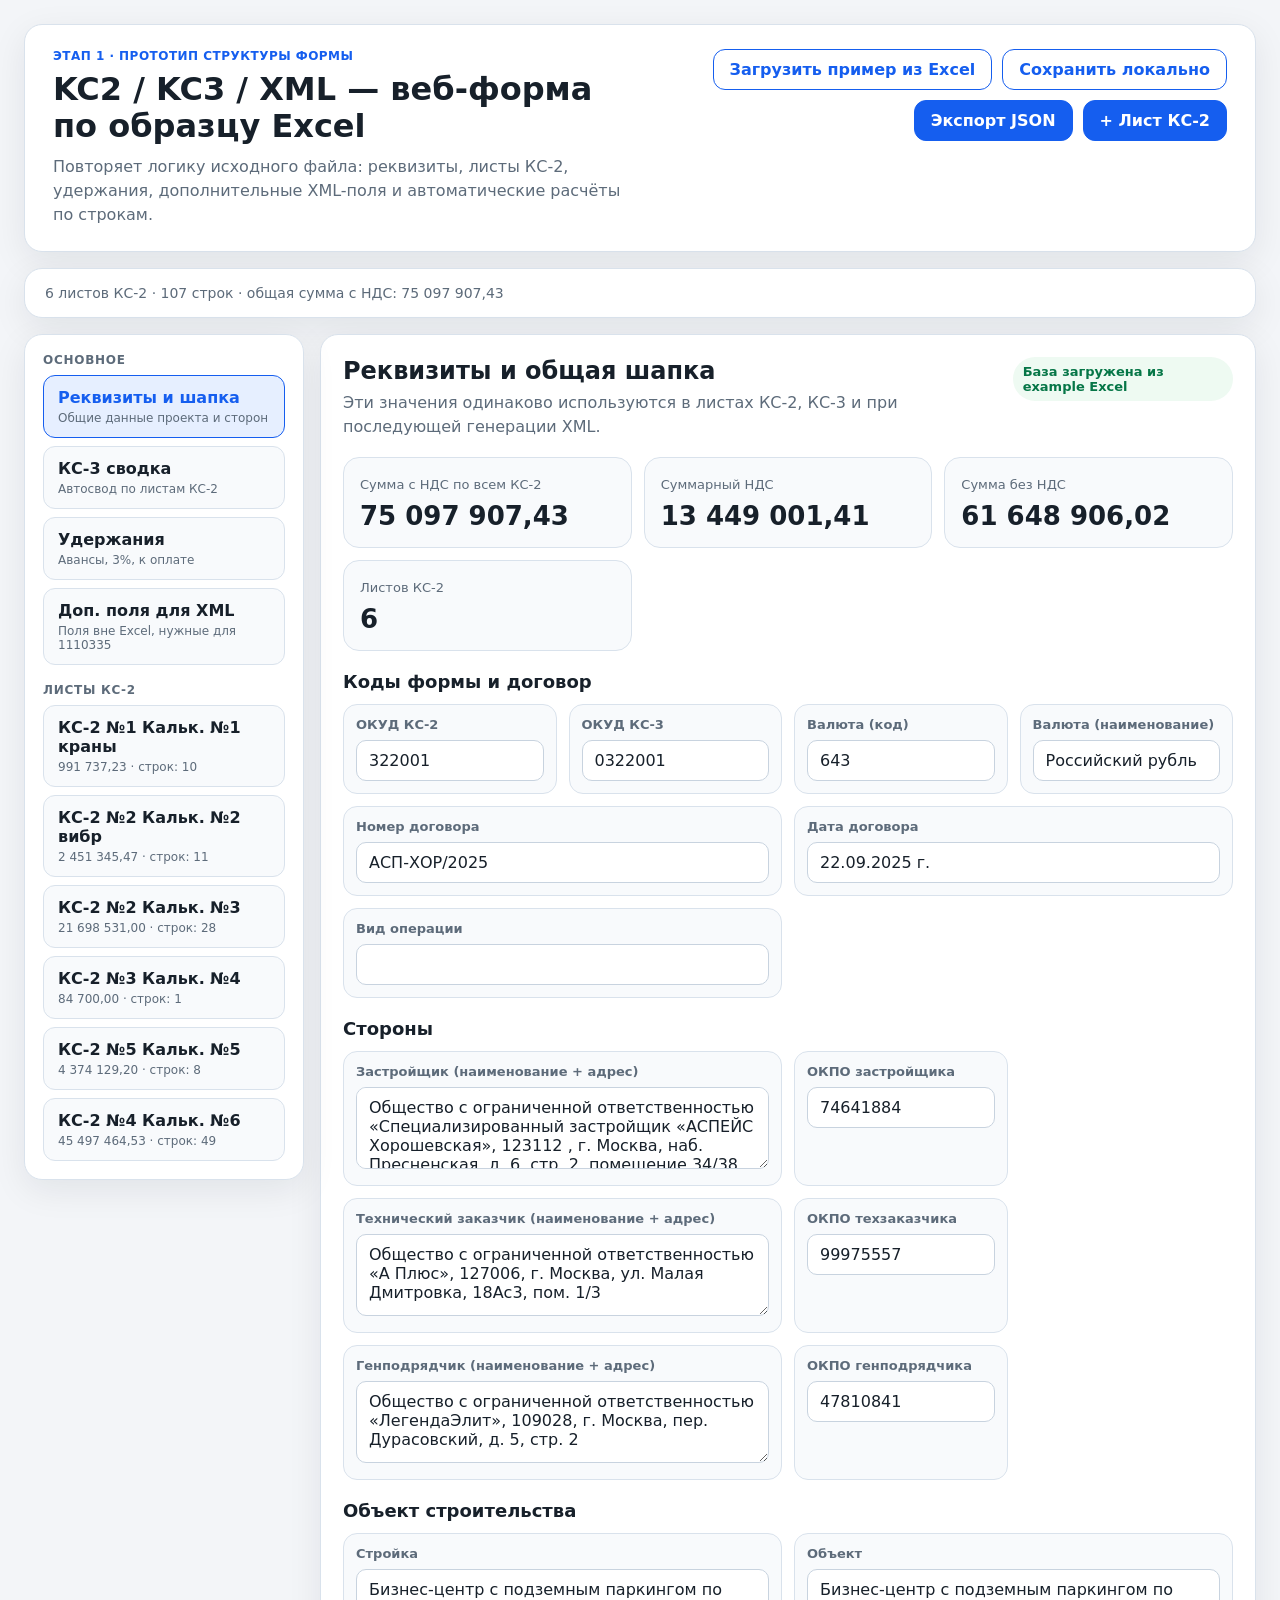
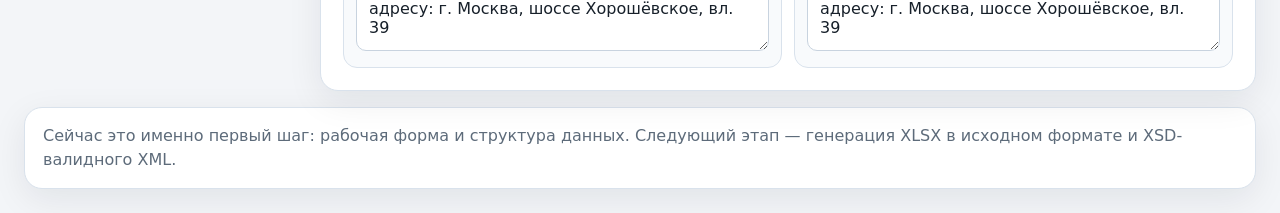
==== index.html @ 49b35a61 "Create initial KC2/KC3 web form prototype" ====
<!doctype html>
<html lang="ru">
  <head>
    <meta charset="UTF-8" />
    <meta name="viewport" content="width=device-width, initial-scale=1.0" />
    <title>KC2/KC3 XML — веб-форма</title>
    <link rel="stylesheet" href="./styles.css" />
  </head>
  <body>
    <div class="app-shell">
      <header class="topbar">
        <div>
          <p class="eyebrow">Этап 1 · прототип структуры формы</p>
          <h1>KC2 / KC3 / XML — веб-форма по образцу Excel</h1>
          <p class="subtitle">
            Повторяет логику исходного файла: реквизиты, листы КС-2, удержания,
            дополнительные XML-поля и автоматические расчёты по строкам.
          </p>
        </div>
        <div class="toolbar">
          <button id="load-sample" class="ghost">Загрузить пример из Excel</button>
          <button id="save-local" class="ghost">Сохранить локально</button>
          <button id="export-json">Экспорт JSON</button>
          <button id="add-ks2-sheet">+ Лист КС-2</button>
        </div>
      </header>

      <section class="statusbar">
        <div id="stats"></div>
        <div id="flash" aria-live="polite"></div>
      </section>

      <div class="workspace">
        <aside class="sidebar" id="sidebar"></aside>
        <main class="content" id="content"></main>
      </div>

      <footer class="footer-note">
        Сейчас это именно первый шаг: рабочая форма и структура данных. Следующий этап —
        генерация XLSX в исходном формате и XSD-валидного XML.
      </footer>
    </div>

    <script type="module" src="./app.js"></script>
  </body>
</html>
---- styles.css ----
:root {
  --bg: #f3f5f8;
  --panel: #ffffff;
  --panel-soft: #f8fafc;
  --text: #17202a;
  --muted: #5d6b7a;
  --line: #d9e2ec;
  --accent: #155eef;
  --accent-soft: #e6efff;
  --success: #067647;
  --danger: #b42318;
  --warning: #b54708;
  --shadow: 0 10px 35px rgba(15, 23, 42, 0.08);
  --radius: 18px;
}

* { box-sizing: border-box; }
html, body { margin: 0; padding: 0; font-family: Inter, system-ui, -apple-system, BlinkMacSystemFont, "Segoe UI", sans-serif; color: var(--text); background: var(--bg); }
body { min-height: 100vh; }
button, input, textarea, select { font: inherit; }
button { cursor: pointer; }

.app-shell {
  max-width: 1680px;
  margin: 0 auto;
  padding: 24px;
}

.topbar, .statusbar, .sidebar, .content > .panel, .footer-note {
  background: var(--panel);
  border: 1px solid var(--line);
  border-radius: var(--radius);
  box-shadow: var(--shadow);
}

.topbar {
  padding: 24px 28px;
  display: flex;
  justify-content: space-between;
  gap: 20px;
  align-items: flex-start;
}

.eyebrow {
  margin: 0 0 8px;
  color: var(--accent);
  font-weight: 700;
  letter-spacing: 0.04em;
  text-transform: uppercase;
  font-size: 12px;
}

h1 {
  margin: 0;
  font-size: 32px;
  line-height: 1.15;
}

.subtitle {
  margin: 10px 0 0;
  max-width: 880px;
  color: var(--muted);
  line-height: 1.5;
}

.toolbar {
  display: flex;
  flex-wrap: wrap;
  gap: 10px;
  justify-content: flex-end;
}

button {
  border: 1px solid var(--accent);
  background: var(--accent);
  color: white;
  padding: 10px 16px;
  border-radius: 12px;
  font-weight: 600;
}
button.ghost {
  background: white;
  color: var(--accent);
}
button.mini {
  padding: 8px 12px;
  border-radius: 10px;
  font-size: 14px;
}
button.danger {
  border-color: var(--danger);
  background: #fff5f4;
  color: var(--danger);
}
button.secondary {
  background: white;
  color: var(--text);
  border-color: var(--line);
}

.statusbar {
  margin-top: 16px;
  padding: 14px 20px;
  display: flex;
  justify-content: space-between;
  gap: 16px;
  align-items: center;
}
#stats { color: var(--muted); font-size: 14px; }
#flash { color: var(--success); font-weight: 600; min-height: 20px; }

.workspace {
  display: grid;
  grid-template-columns: 280px 1fr;
  gap: 16px;
  margin-top: 16px;
}

.sidebar {
  padding: 18px;
  align-self: start;
  position: sticky;
  top: 20px;
}

.nav-section + .nav-section { margin-top: 18px; }
.nav-title {
  margin: 0 0 8px;
  color: var(--muted);
  font-size: 12px;
  text-transform: uppercase;
  letter-spacing: 0.06em;
  font-weight: 700;
}
.nav-list {
  display: flex;
  flex-direction: column;
  gap: 8px;
}
.nav-button {
  width: 100%;
  text-align: left;
  border: 1px solid var(--line);
  background: var(--panel-soft);
  color: var(--text);
  padding: 12px 14px;
  border-radius: 12px;
  font-weight: 600;
}
.nav-button.active {
  background: var(--accent-soft);
  border-color: var(--accent);
  color: var(--accent);
}
.nav-meta {
  display: block;
  margin-top: 4px;
  color: var(--muted);
  font-size: 12px;
  font-weight: 500;
}

.content { min-width: 0; }
.panel {
  padding: 22px;
}
.panel-header {
  display: flex;
  justify-content: space-between;
  gap: 16px;
  align-items: flex-start;
  margin-bottom: 18px;
}
.panel-title {
  margin: 0;
  font-size: 24px;
}
.panel-subtitle {
  margin: 6px 0 0;
  color: var(--muted);
  line-height: 1.5;
}

.stats-grid,
.card-grid,
.summary-grid {
  display: grid;
  grid-template-columns: repeat(auto-fit, minmax(220px, 1fr));
  gap: 12px;
}

.stat-card,
.info-card,
.summary-card {
  background: var(--panel-soft);
  border: 1px solid var(--line);
  border-radius: 16px;
  padding: 16px;
}
.stat-card strong,
.summary-card strong { display: block; font-size: 26px; margin-top: 8px; }
.summary-card span,
.stat-card span,
.label { color: var(--muted); font-size: 13px; }

.form-grid {
  display: grid;
  grid-template-columns: repeat(12, 1fr);
  gap: 12px;
}
.field, .field-wide {
  background: var(--panel-soft);
  border: 1px solid var(--line);
  border-radius: 14px;
  padding: 12px;
}
.field { grid-column: span 4; }
.field-wide { grid-column: span 12; }
.field.half { grid-column: span 6; }
.field.quarter { grid-column: span 3; }
.field label,
.field-wide label { display: block; font-size: 13px; color: var(--muted); margin-bottom: 8px; font-weight: 600; }
.field input,
.field-wide input,
.field textarea,
.field-wide textarea,
.field select,
.field-wide select {
  width: 100%;
  border: 1px solid #c8d3df;
  border-radius: 10px;
  background: white;
  padding: 10px 12px;
  color: var(--text);
}
.field textarea,
.field-wide textarea { min-height: 82px; resize: vertical; }
.readonly {
  padding: 10px 12px;
  min-height: 42px;
  border-radius: 10px;
  background: #eef2f6;
  border: 1px dashed #c7d0db;
}

.section-block {
  margin-top: 20px;
}
.section-block > h3 {
  margin: 0 0 12px;
  font-size: 18px;
}
.section-block > p {
  margin: 0 0 14px;
  color: var(--muted);
}

.table-wrapper {
  overflow-x: auto;
  border: 1px solid var(--line);
  border-radius: 16px;
  background: white;
}
.table {
  width: 100%;
  border-collapse: collapse;
  min-width: 1120px;
}
.table th,
.table td {
  border-bottom: 1px solid var(--line);
  padding: 10px;
  text-align: left;
  vertical-align: top;
}
.table th {
  background: #f8fafc;
  color: var(--muted);
  font-size: 12px;
  text-transform: uppercase;
  letter-spacing: 0.03em;
}
.table td input,
.table td textarea,
.table td select {
  width: 100%;
  border: 1px solid #ccd6e0;
  border-radius: 10px;
  padding: 8px 10px;
  background: white;
}
.table td textarea {
  min-height: 42px;
  resize: vertical;
}
.table tr.section-row td {
  background: #eef4ff;
}
.table tr.note-row td {
  background: #fff9ed;
}
.number-cell {
  min-width: 120px;
}
.amount-cell {
  white-space: nowrap;
  font-weight: 700;
}
.actions-cell {
  min-width: 120px;
}

.inline-actions {
  display: flex;
  gap: 8px;
  flex-wrap: wrap;
  margin-top: 14px;
}

.breakdown-list {
  display: flex;
  gap: 8px;
  flex-wrap: wrap;
  margin-top: 12px;
}
.breakdown-chip {
  padding: 8px 10px;
  border-radius: 999px;
  background: var(--accent-soft);
  color: var(--accent);
  font-size: 13px;
  font-weight: 700;
}

.badge {
  display: inline-flex;
  align-items: center;
  gap: 6px;
  padding: 7px 10px;
  border-radius: 999px;
  background: #eefaf2;
  color: var(--success);
  font-size: 13px;
  font-weight: 700;
}

.kbd-note {
  margin-top: 10px;
  color: var(--muted);
  font-size: 13px;
}

.footer-note {
  margin-top: 16px;
  padding: 16px 18px;
  color: var(--muted);
  line-height: 1.5;
}

.empty-state {
  padding: 32px;
  border: 1px dashed var(--line);
  border-radius: 16px;
  background: var(--panel-soft);
  text-align: center;
  color: var(--muted);
}

@media (max-width: 1180px) {
  .workspace { grid-template-columns: 1fr; }
  .sidebar { position: static; }
}

@media (max-width: 860px) {
  .topbar, .statusbar, .panel-header { flex-direction: column; }
  .field { grid-column: span 12; }
  .field.half { grid-column: span 12; }
  .field.quarter { grid-column: span 6; }
}
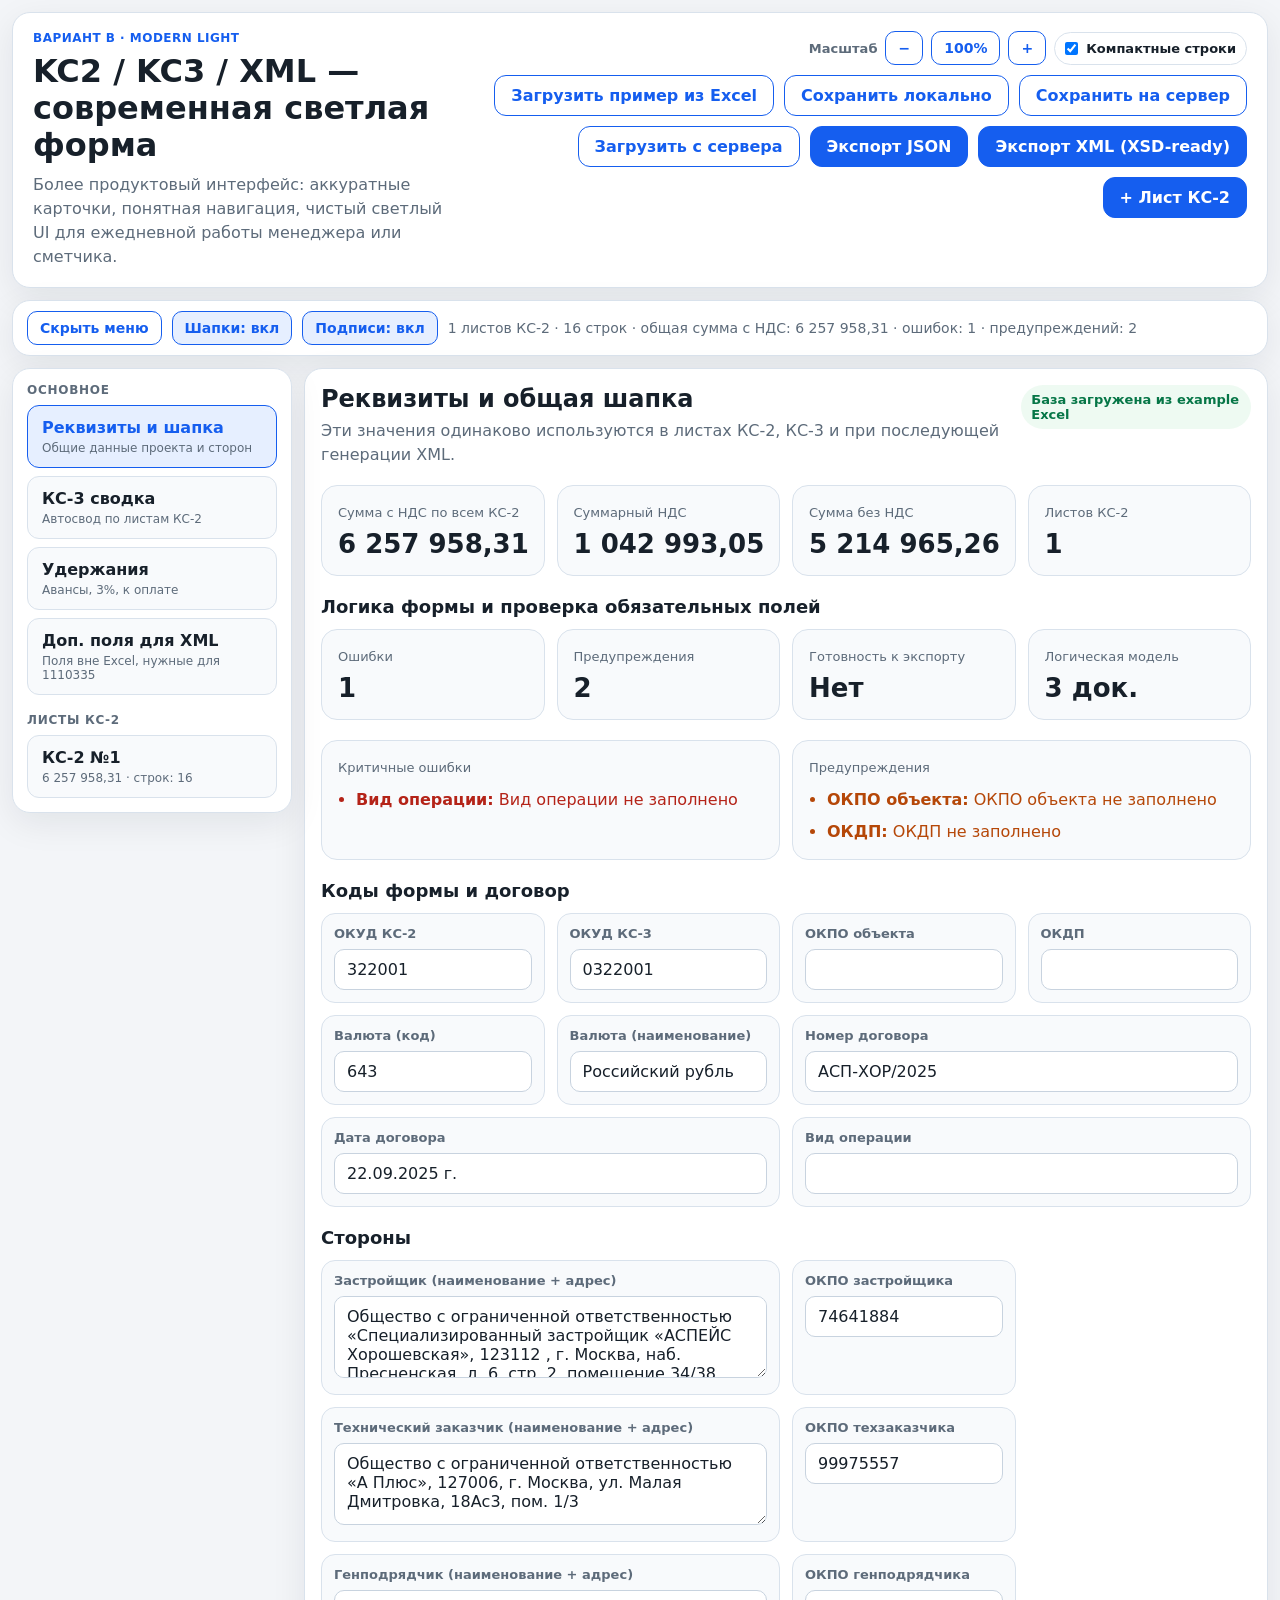
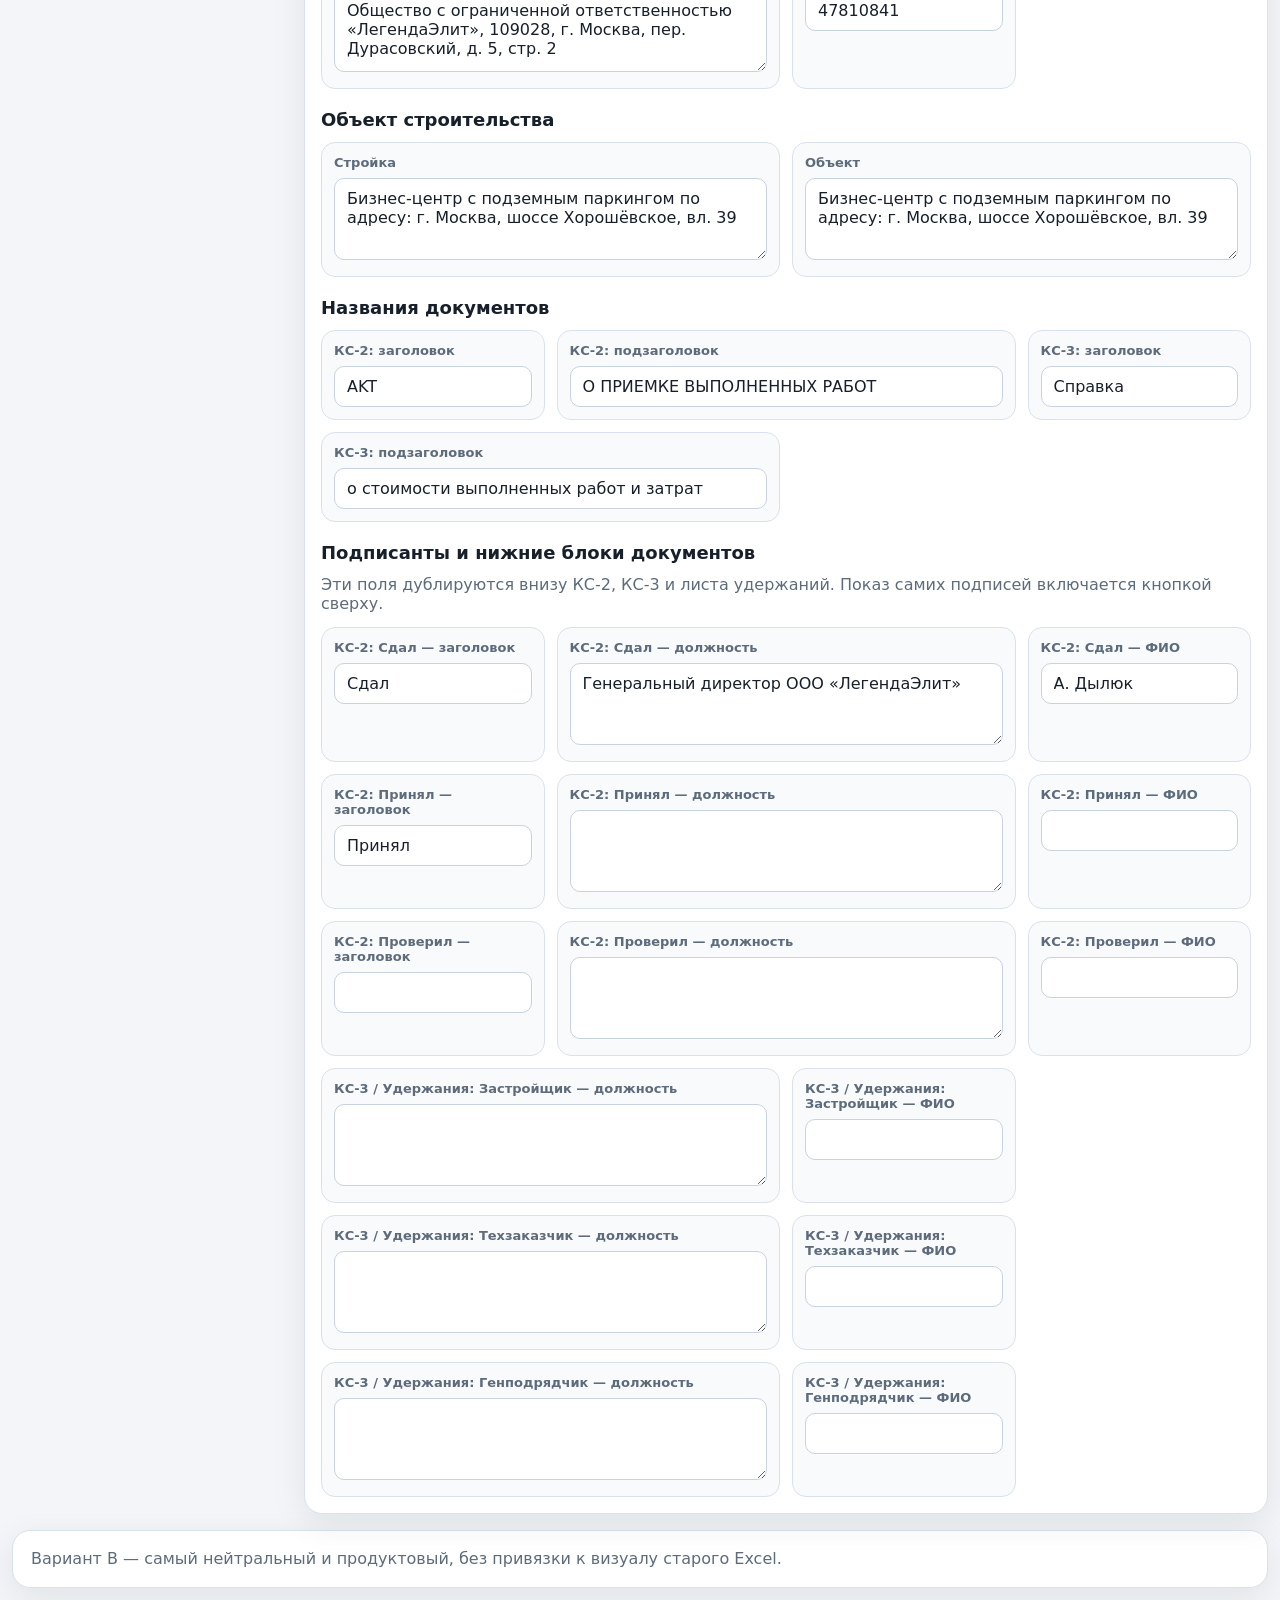
==== commit 535f9c25: "Redirect root UI to modern-light" ====
--- a/index.html
+++ b/index.html
@@ -2,45 +2,14 @@
 <html lang="ru">
   <head>
     <meta charset="UTF-8" />
+    <meta http-equiv="refresh" content="0; url=/variants/modern-light/" />
     <meta name="viewport" content="width=device-width, initial-scale=1.0" />
-    <title>KC2/KC3 XML — веб-форма</title>
-    <link rel="stylesheet" href="./styles.css" />
+    <title>KC2/KC3 XML — redirect</title>
+    <script>
+      window.location.replace('/variants/modern-light/');
+    </script>
   </head>
   <body>
-    <div class="app-shell">
-      <header class="topbar">
-        <div>
-          <p class="eyebrow">Этап 1 · прототип структуры формы</p>
-          <h1>KC2 / KC3 / XML — веб-форма по образцу Excel</h1>
-          <p class="subtitle">
-            Повторяет логику исходного файла: реквизиты, листы КС-2, удержания,
-            дополнительные XML-поля и автоматические расчёты по строкам.
-          </p>
-        </div>
-        <div class="toolbar">
-          <button id="load-sample" class="ghost">Загрузить пример из Excel</button>
-          <button id="save-local" class="ghost">Сохранить локально</button>
-          <button id="export-json">Экспорт JSON</button>
-          <button id="add-ks2-sheet">+ Лист КС-2</button>
-        </div>
-      </header>
-
-      <section class="statusbar">
-        <div id="stats"></div>
-        <div id="flash" aria-live="polite"></div>
-      </section>
-
-      <div class="workspace">
-        <aside class="sidebar" id="sidebar"></aside>
-        <main class="content" id="content"></main>
-      </div>
-
-      <footer class="footer-note">
-        Сейчас это именно первый шаг: рабочая форма и структура данных. Следующий этап —
-        генерация XLSX в исходном формате и XSD-валидного XML.
-      </footer>
-    </div>
-
-    <script type="module" src="./app.js"></script>
+    <p>Переход в актуальный интерфейс: <a href="/variants/modern-light/">modern-light</a></p>
   </body>
 </html>
